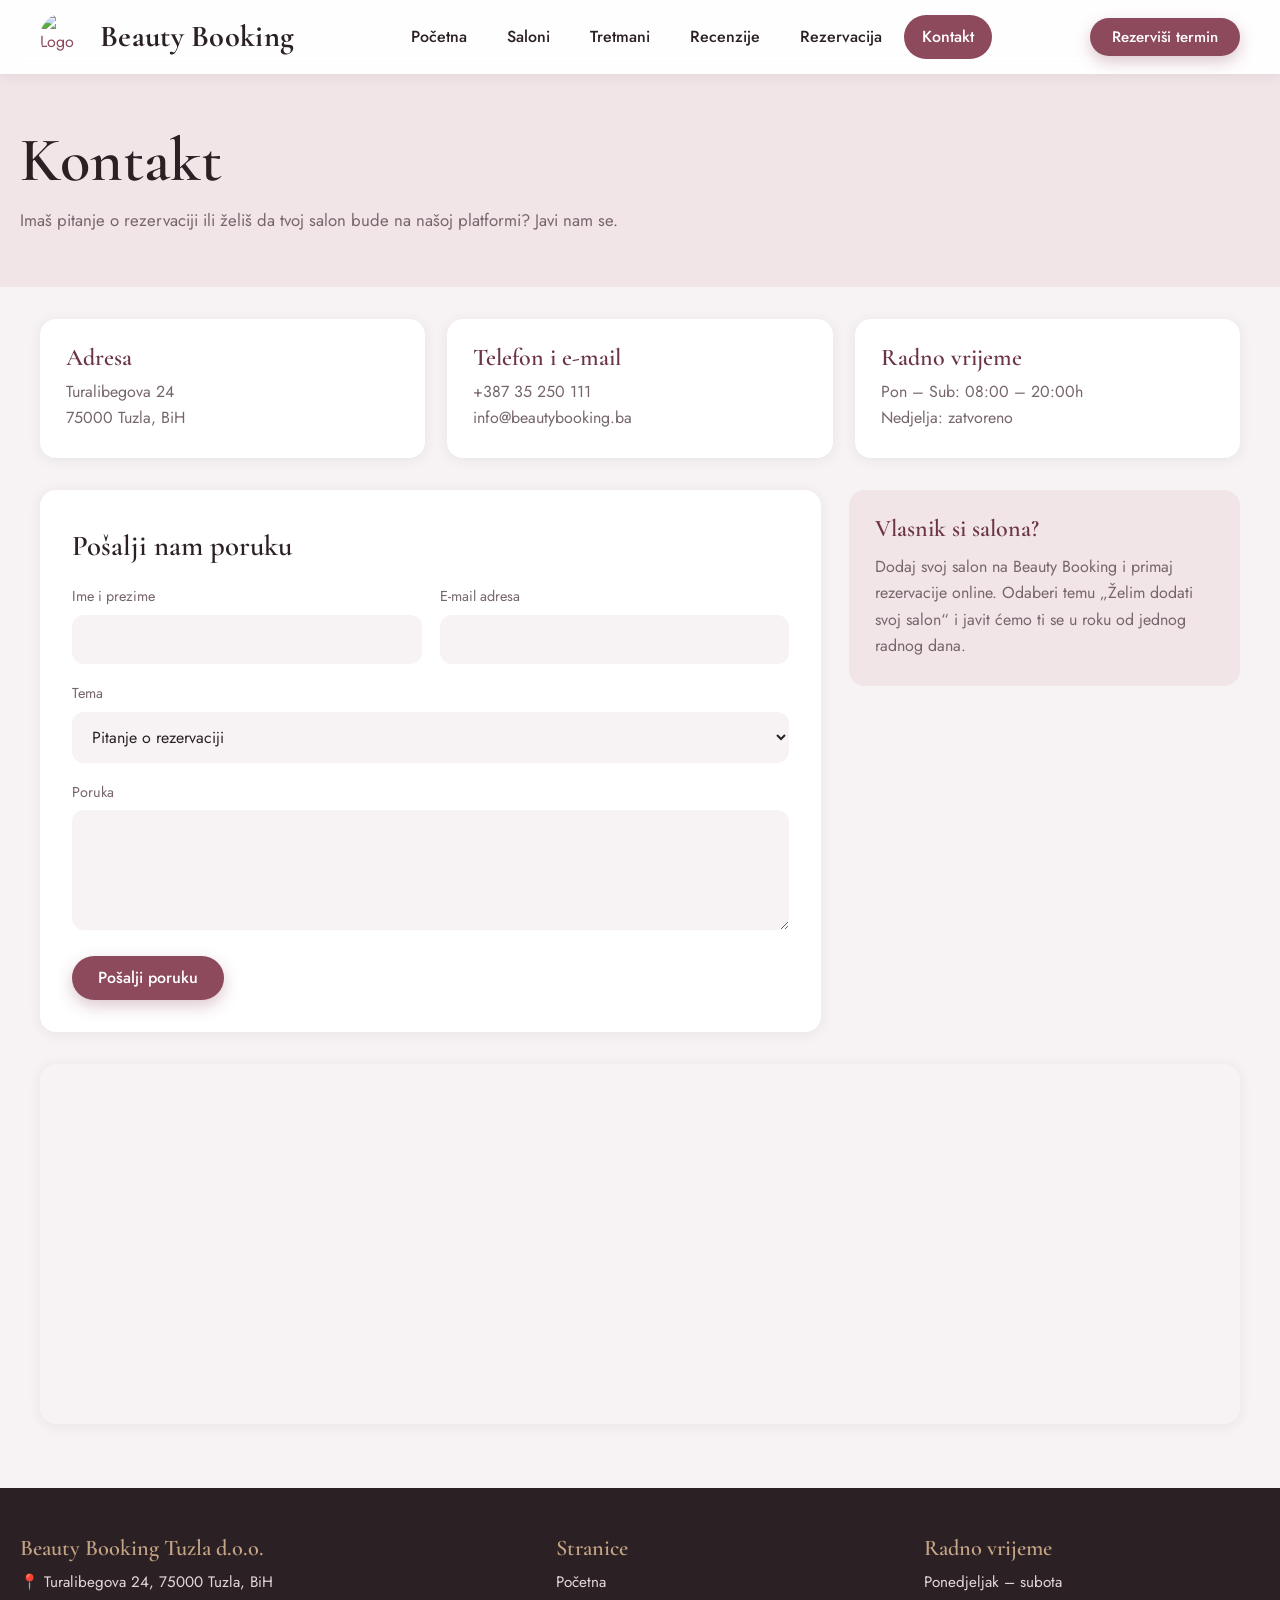
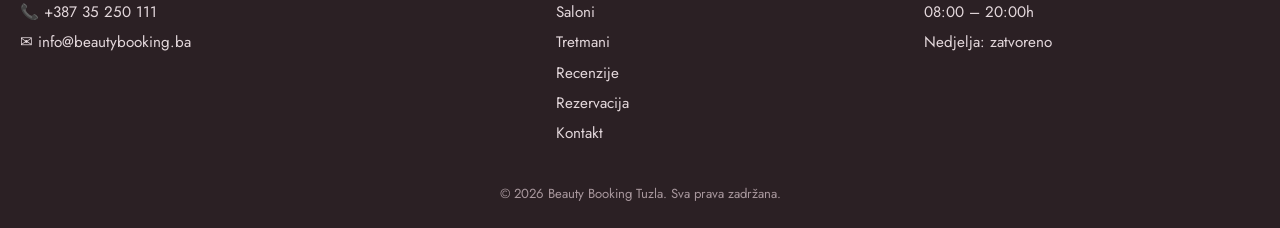
==== kontakt.html @ d4192d87 "Dodala fajlove stranice i folder sa slikama" ====
<!DOCTYPE html>
<html lang="bs">
<head>
    <meta charset="UTF-8">
    <meta name="viewport" content="width=device-width, initial-scale=1.0">
    <meta name="description" content="Kontaktiraj Beauty Booking Tuzla: adresa, telefon, e-mail i kontakt forma.">
    <title>Beauty Booking Tuzla | Kontakt</title>
    <link rel="preconnect" href="https://fonts.googleapis.com">
    <link rel="preconnect" href="https://fonts.gstatic.com" crossorigin>
    <link href="https://fonts.googleapis.com/css2?family=Cormorant+Garamond:wght@500;600;700&family=Jost:wght@400;500&display=swap" rel="stylesheet">
    <link rel="stylesheet" href="styles.css">
    <link rel="icon" type="image/png" href="slike/logo.png">
</head>
<body>

    <!-- ZAGLAVLJE -->
    <header class="site-header">
        <div class="header-inner">
            <a class="brand" href="pocetna.html">
                <img class="logo" src="slike/logo.png" alt="Logo Beauty Booking">
                <span class="logo-title">Beauty Booking</span>
            </a>
            <nav aria-label="Glavna navigacija">
                <ul>
                    <li><a href="pocetna.html">Početna</a></li>
                    <li><a href="saloni.html">Saloni</a></li>
                    <li><a href="tretmani.html">Tretmani</a></li>
                    <li><a href="recenzije.html">Recenzije</a></li>
                    <li><a href="rezervacija.html">Rezervacija</a></li>
                    <li><a class="active" href="kontakt.html" aria-current="page">Kontakt</a></li>
                </ul>
            </nav>
            <a class="btn btn-primary header-cta" href="rezervacija.html">Rezerviši termin</a>
        </div>
    </header>

    <section class="page-head">
        <div class="page-head-inner">
            <h1>Kontakt</h1>
            <p>Imaš pitanje o rezervaciji ili želiš da tvoj salon bude na našoj platformi? Javi nam se.</p>
        </div>
    </section>

    <main class="section">

        <div class="info-cards">
            <div class="info-card">
                <h3>Adresa</h3>
                <p>Turalibegova 24<br>75000 Tuzla, BiH</p>
            </div>
            <div class="info-card">
                <h3>Telefon i e-mail</h3>
                <p>+387 35 250 111<br>info@beautybooking.ba</p>
            </div>
            <div class="info-card">
                <h3>Radno vrijeme</h3>
                <p>Pon – Sub: 08:00 – 20:00h<br>Nedjelja: zatvoreno</p>
            </div>
        </div>

        <div class="form-layout">
            <form class="form-card" action="#" method="post">
                <fieldset>
                    <legend>Pošalji nam poruku</legend>
                    <div class="form-grid">
                        <div class="field">
                            <label for="k-ime">Ime i prezime</label>
                            <input type="text" id="k-ime" name="ime" required autocomplete="name">
                        </div>
                        <div class="field">
                            <label for="k-email">E-mail adresa</label>
                            <input type="email" id="k-email" name="email" required autocomplete="email">
                        </div>
                        <div class="field full">
                            <label for="k-tema">Tema</label>
                            <select id="k-tema" name="tema">
                                <option>Pitanje o rezervaciji</option>
                                <option>Otkazivanje termina</option>
                                <option>Želim dodati svoj salon</option>
                                <option>Ostalo</option>
                            </select>
                        </div>
                        <div class="field full">
                            <label for="k-poruka">Poruka</label>
                            <textarea id="k-poruka" name="poruka" required></textarea>
                        </div>
                    </div>
                </fieldset>
                <button class="btn btn-primary" type="submit">Pošalji poruku</button>
            </form>

            <aside class="side-note">
                <h3>Vlasnik si salona?</h3>
                <p>Dodaj svoj salon na Beauty Booking i primaj rezervacije online. Odaberi temu „Želim dodati svoj salon“ i javit ćemo ti se u roku od jednog radnog dana.</p>
            </aside>
        </div>

        <div class="map">
            <iframe title="Karta: Tuzla" loading="lazy"
                src="https://www.openstreetmap.org/export/embed.html?bbox=18.650%2C44.530%2C18.685%2C44.548&amp;layer=mapnik&amp;marker=44.5384%2C18.6671"></iframe>
        </div>
    </main>

    <!-- PODNOŽJE -->
    <footer>
        <div class="footer-grid">
            <div>
                <h3>Beauty Booking Tuzla d.o.o.</h3>
                <p>📍 Turalibegova 24, 75000 Tuzla, BiH</p>
                <p>📞 +387 35 250 111</p>
                <p>✉️ info@beautybooking.ba</p>
            </div>
            <div>
                <h3>Stranice</h3>
                <ul>
                    <li><a href="pocetna.html">Početna</a></li>
                    <li><a href="saloni.html">Saloni</a></li>
                    <li><a href="tretmani.html">Tretmani</a></li>
                    <li><a href="recenzije.html">Recenzije</a></li>
                    <li><a href="rezervacija.html">Rezervacija</a></li>
                    <li><a href="kontakt.html">Kontakt</a></li>
                </ul>
            </div>
            <div>
                <h3>Radno vrijeme</h3>
                <p>Ponedjeljak – subota</p>
                <p>08:00 – 20:00h</p>
                <p>Nedjelja: zatvoreno</p>
            </div>
        </div>
        <div class="footer-copy">
            © 2026 Beauty Booking Tuzla. Sva prava zadržana.
        </div>
    </footer>

</body>
</html>
---- styles.css ----
/* ==========================================================
   Beauty Booking Tuzla – zajednički stilovi za sve stranice
   Paleta: biserna pozadina, tamna aubergine za tekst,
   prašnjava bobica (berry) kao glavni akcent, šampanj kao dodatak.
   Bez bordera na karticama – razlike prave sjene, tonovi i razmaci.
   ========================================================== */

:root {
    --bg: #F7F3F4;          /* biserna pozadina stranice */
    --bg-soft: #F1E5E8;     /* nježno tonirana pozadina (blush) */
    --surface: #FFFFFF;     /* kartice */
    --ink: #2B2024;         /* tamna aubergine za tekst */
    --muted: #76666C;       /* sekundarni tekst */
    --berry: #8C4A5C;       /* glavni akcent (dugmad, linkovi) */
    --berry-dark: #6B3546;  /* hover / tamniji akcent */
    --rose: #E9D3D7;        /* svijetli ružičasti ton */
    --champagne: #C4A484;   /* šampanj – zvjezdice i detalji */
    --champagne-dark: #A8845F;

    --shadow-sm: 0 2px 14px rgba(43, 32, 36, .07);
    --shadow-md: 0 12px 32px rgba(43, 32, 36, .12);

    --font-display: "Cormorant Garamond", Georgia, serif;
    --font-body: "Jost", system-ui, sans-serif;

    --radius: 16px;
    --max: 1240px;
}

*,
*::before,
*::after {
    box-sizing: border-box;
    margin: 0;
    padding: 0;
}

html {
    scroll-behavior: smooth;
}

body {
    font-family: var(--font-body);
    font-size: 16px;
    line-height: 1.65;
    background-color: var(--bg);
    color: var(--ink);
    display: flex;
    flex-direction: column;
    min-height: 100vh;
}

img {
    display: block;
    max-width: 100%;
}

a {
    color: var(--berry);
}

h1, h2, h3 {
    font-family: var(--font-display);
    font-weight: 600;
    line-height: 1.1;
    color: var(--ink);
}

h1 { font-size: clamp(2.5rem, 5vw, 3.9rem); }
h2 { font-size: clamp(1.9rem, 3.4vw, 2.5rem); }
h3 { font-size: 1.5rem; }

:focus-visible {
    outline: 3px solid var(--champagne);
    outline-offset: 3px;
}

/* ---------- DUGMAD ----------
   Sva dugmad imaju ispunjenu pozadinu, zaobljene rubove, kursor "ruka",
   hover (podizanje + promjena boje) i pritisak (active). */
.btn {
    display: inline-flex;
    align-items: center;
    justify-content: center;
    padding: 12px 26px;
    border: none;
    border-radius: 999px;
    font-family: var(--font-body);
    font-size: 1rem;
    font-weight: 500;
    line-height: 1.2;
    text-decoration: none;
    cursor: pointer;
    transition: background-color .2s ease, color .2s ease,
                transform .2s ease, box-shadow .2s ease;
}

.btn-primary {
    background: var(--berry);
    color: #fff;
    box-shadow: 0 6px 16px rgba(140, 74, 92, .30);
}

.btn-primary:hover {
    background: var(--berry-dark);
    transform: translateY(-3px);
    box-shadow: 0 12px 24px rgba(107, 53, 70, .35);
}

.btn-soft {
    background: var(--rose);
    color: var(--berry-dark);
}

.btn-soft:hover {
    background: var(--berry);
    color: #fff;
    transform: translateY(-3px);
    box-shadow: 0 10px 22px rgba(140, 74, 92, .28);
}

.btn:active {
    transform: translateY(0);
    box-shadow: 0 2px 6px rgba(43, 32, 36, .2);
}

.btn-block {
    width: 100%;
}

/* ---------- ZAGLAVLJE ---------- */
.site-header {
    position: sticky;
    top: 0;
    z-index: 20;
    background: rgba(255, 255, 255, .92);
    backdrop-filter: blur(10px);
    box-shadow: var(--shadow-sm);
}

.header-inner {
    max-width: var(--max);
    margin: 0 auto;
    padding: 12px 20px;
    display: flex;
    align-items: center;
    justify-content: space-between;
    gap: 24px;
}

.brand {
    display: flex;
    align-items: center;
    gap: 12px;
    text-decoration: none;
    flex-shrink: 0;
}

.logo {
    width: 48px;
    height: 48px;
    border-radius: 50%;
    object-fit: cover;
}

.logo-title {
    font-family: var(--font-display);
    font-size: 1.9rem;
    font-weight: 700;
    color: var(--ink);
    letter-spacing: .3px;
}

.site-header nav ul {
    display: flex;
    list-style: none;
    gap: 4px;
}

.site-header nav a {
    display: block;
    padding: 9px 18px;
    border-radius: 999px;
    color: var(--ink);
    text-decoration: none;
    font-weight: 500;
    transition: background-color .2s, color .2s;
}

.site-header nav a:hover {
    background: var(--bg-soft);
    color: var(--berry);
}

.site-header nav a.active {
    background: var(--berry);
    color: #fff;
}

.header-cta {
    padding: 10px 22px;
    font-size: .95rem;
    flex-shrink: 0;
}

/* ---------- HERO (početna) ---------- */
.hero {
    background: var(--bg-soft);
    padding: 56px 20px;
}

.hero-inner {
    max-width: var(--max);
    margin: 0 auto;
    display: grid;
    grid-template-columns: 1.3fr 1fr;
    gap: 48px;
    align-items: center;
}

.hero-text p {
    margin: 18px 0 28px;
    max-width: 52ch;
    color: var(--muted);
    font-size: 1.1rem;
}

.search {
    display: flex;
    flex-wrap: wrap;
    gap: 10px;
    background: var(--surface);
    padding: 10px;
    border-radius: 20px;
    box-shadow: var(--shadow-md);
}

.search select,
.search input {
    flex: 1 1 160px;
    min-width: 0;
    padding: 13px 16px;
    border: none;
    border-radius: 12px;
    background: var(--bg);
    font-family: var(--font-body);
    font-size: 1rem;
    color: var(--ink);
}

.search select:focus,
.search input:focus {
    outline: 3px solid var(--rose);
}

/* Slika u obliku luka, kao ogledalo u salonu */
.hero-art {
    justify-self: center;
    width: min(100%, 360px);
    aspect-ratio: 4 / 5;
    border-radius: 999px 999px 28px 28px;
    overflow: hidden;
    box-shadow: 18px 18px 0 var(--rose), var(--shadow-md);
}

.hero-art img {
    width: 100%;
    height: 100%;
    object-fit: cover;
}

/* ---------- GLAVNI SADRŽAJ: 3 kolone iste visine ----------
   Grid po defaultu rasteže sve tri kolone na visinu najviše (align-items: stretch),
   a unutar kolona flex-grow popunjava preostali prostor. */
.container {
    width: 100%;
    max-width: var(--max);
    margin: 0 auto;
    padding: 48px 20px;
    display: grid;
    grid-template-columns: 1fr 3fr 1fr;
    gap: 28px;
    align-items: stretch;
}

.left,
.main,
.right {
    display: flex;
    flex-direction: column;
    min-width: 0;
}

.sidebar {
    flex: 1;
    display: flex;
    flex-direction: column;
    background: var(--bg-soft);
    padding: 24px 20px;
    border-radius: var(--radius);
}

.sidebar h3 {
    color: var(--berry-dark);
    margin-bottom: 14px;
}

.sidebar p {
    font-size: .95rem;
    line-height: 1.55;
    color: var(--muted);
}

.service-list {
    flex: 1;
    list-style: none;
    display: flex;
    flex-direction: column;
    gap: 6px;
}

.service-list li {
    flex: 1;
    display: flex;
}

.service-list a {
    display: flex;
    align-items: center;
    width: 100%;
    padding: 9px 14px;
    border-radius: 10px;
    background: rgba(255, 255, 255, .6);
    color: var(--ink);
    text-decoration: none;
    font-size: .95rem;
    transition: background-color .2s, color .2s, transform .2s;
}

.service-list a:hover {
    background: var(--berry);
    color: #fff;
    transform: translateX(4px);
}

/* Mreža kartica kategorija – 2 reda koja popunjavaju cijelu visinu */
.main-content {
    flex: 1;
    display: grid;
    grid-template-columns: repeat(3, 1fr);
    grid-template-rows: repeat(3, 1fr);
    gap: 16px;
}

.card {
    display: flex;
    flex-direction: column;
    background: var(--surface);
    border-radius: var(--radius);
    overflow: hidden;
    box-shadow: var(--shadow-sm);
    text-decoration: none;
    color: var(--ink);
    transition: box-shadow .25s, transform .25s;
}

.card:hover {
    transform: translateY(-4px);
    box-shadow: var(--shadow-md);
}

.card-img {
    position: relative;
    flex: 1;
    min-height: 190px;
    overflow: hidden;
}

.card-img img {
    position: absolute;
    inset: 0;
    width: 100%;
    height: 100%;
    object-fit: cover;
    transition: transform .5s;
}

.card:hover .card-img img {
    transform: scale(1.06);
}

.card-text {
    padding: 14px 16px 16px;
}

.card-text strong {
    display: block;
    font-family: var(--font-display);
    font-size: 1.35rem;
    font-weight: 700;
    line-height: 1.15;
}

.card-text small {
    display: block;
    margin-top: 3px;
    color: var(--muted);
    font-size: .85rem;
    line-height: 1.4;
}

/* Reklama (desna kolona) – spuštena na dno kolone */
.promo {
    margin-top: auto;
    padding: 20px;
    border-radius: 14px;
    background: var(--surface);
    box-shadow: var(--shadow-sm);
}

.promo strong {
    display: block;
    font-family: var(--font-display);
    font-size: 1.8rem;
    font-weight: 700;
    line-height: 1.05;
    color: var(--berry);
    margin-bottom: 8px;
}

.promo p {
    margin-bottom: 16px;
}

.info-block + .info-block {
    margin-top: 16px;
}

.info-block h4 {
    font-size: .95rem;
    font-weight: 500;
    color: var(--ink);
}

/* Mini lista najbolje ocijenjenih salona (desna kolona) */
.sidebar-sub {
    margin: 22px 0 10px;
    font-size: 1.3rem;
}

.top-list {
    list-style: none;
    display: flex;
    flex-direction: column;
    gap: 6px;
    margin-bottom: 20px;
}

.top-list a {
    display: flex;
    justify-content: space-between;
    gap: 10px;
    padding: 9px 14px;
    border-radius: 10px;
    background: rgba(255, 255, 255, .6);
    color: var(--ink);
    text-decoration: none;
    font-size: .95rem;
    transition: background-color .2s, color .2s;
}

.top-list a:hover {
    background: var(--berry);
    color: #fff;
}

.top-list b {
    font-weight: 500;
}

/* Galerija (inspiracija za nokte) */
.gallery {
    display: grid;
    grid-template-columns: repeat(4, 1fr);
    gap: 18px;
}

.gallery img {
    width: 100%;
    aspect-ratio: 4 / 5;
    object-fit: cover;
    border-radius: var(--radius);
    box-shadow: var(--shadow-sm);
    transition: transform .3s, box-shadow .3s;
}

.gallery img:hover {
    transform: translateY(-4px);
    box-shadow: var(--shadow-md);
}

.gallery + .cta-row {
    margin-top: 28px;
}

/* ---------- SEKCIJE ---------- */
.section {
    width: 100%;
    max-width: var(--max);
    margin: 0 auto;
    padding: 32px 20px 64px;
}

.section-head {
    margin-bottom: 28px;
}

.section-head p {
    margin-top: 8px;
    color: var(--muted);
    max-width: 60ch;
}

.steps {
    display: grid;
    grid-template-columns: repeat(3, 1fr);
    gap: 22px;
    list-style: none;
    counter-reset: korak;
}

.steps li {
    counter-increment: korak;
    background: var(--surface);
    border-radius: var(--radius);
    box-shadow: var(--shadow-sm);
    padding: 28px;
}

.steps li::before {
    content: counter(korak);
    display: grid;
    place-items: center;
    width: 44px;
    height: 44px;
    margin-bottom: 14px;
    border-radius: 50%;
    background: var(--bg-soft);
    color: var(--berry);
    font-family: var(--font-display);
    font-size: 1.5rem;
    font-weight: 700;
}

.steps h3 {
    margin-bottom: 6px;
}

.steps p {
    color: var(--muted);
}

/* ---------- NASLOV PODSTRANICE ---------- */
.page-head {
    background: var(--bg-soft);
    padding: 52px 20px;
}

.page-head-inner {
    max-width: var(--max);
    margin: 0 auto;
}

.page-head p {
    margin-top: 12px;
    max-width: 60ch;
    color: var(--muted);
    font-size: 1.05rem;
}

/* ---------- SALONI ---------- */
.toolbar {
    display: flex;
    flex-wrap: wrap;
    gap: 12px;
    margin-bottom: 32px;
    padding: 18px;
    background: var(--surface);
    border-radius: var(--radius);
    box-shadow: var(--shadow-sm);
}

.toolbar label {
    display: flex;
    flex-direction: column;
    flex: 1 1 180px;
    font-size: .85rem;
    color: var(--muted);
}

.toolbar select,
.toolbar input {
    margin-top: 5px;
    padding: 12px 14px;
    border: none;
    border-radius: 10px;
    background: var(--bg);
    font-family: var(--font-body);
    font-size: 1rem;
    color: var(--ink);
}

.toolbar select:focus,
.toolbar input:focus {
    outline: 3px solid var(--rose);
}

.toolbar .btn {
    align-self: flex-end;
}

.salon-grid {
    display: grid;
    grid-template-columns: repeat(3, 1fr);
    gap: 24px;
}

.salon-card {
    display: flex;
    flex-direction: column;
    background: var(--surface);
    border-radius: var(--radius);
    overflow: hidden;
    box-shadow: var(--shadow-sm);
    transition: box-shadow .25s, transform .25s;
}

.salon-card:hover {
    transform: translateY(-4px);
    box-shadow: var(--shadow-md);
}

.salon-card img {
    width: 100%;
    aspect-ratio: 16 / 10;
    object-fit: cover;
}

.salon-body {
    display: flex;
    flex-direction: column;
    gap: 6px;
    flex: 1;
    padding: 20px;
}

.salon-body p {
    font-size: .95rem;
    color: var(--muted);
}

.tag {
    align-self: flex-start;
    padding: 3px 14px;
    border-radius: 999px;
    background: var(--bg-soft);
    color: var(--berry-dark);
    font-size: .82rem;
    font-weight: 500;
}

.salon-body .rating {
    color: var(--champagne-dark);
    letter-spacing: 1px;
}

.rating small {
    color: var(--ink);
    letter-spacing: 0;
    font-size: .9rem;
}

.salon-actions {
    display: flex;
    gap: 10px;
    margin-top: auto;
    padding-top: 14px;
}

.salon-actions .btn {
    flex: 1;
    padding: 10px 12px;
    font-size: .92rem;
}

/* ---------- TRETMANI ---------- */
.chips {
    display: flex;
    flex-wrap: wrap;
    gap: 10px;
    list-style: none;
    margin-bottom: 32px;
}

.chips a {
    display: block;
    padding: 9px 20px;
    border-radius: 999px;
    background: var(--surface);
    box-shadow: var(--shadow-sm);
    color: var(--ink);
    text-decoration: none;
    font-size: .95rem;
    font-weight: 500;
    cursor: pointer;
    transition: background-color .2s, color .2s, transform .2s;
}

.chips a:hover {
    background: var(--berry);
    color: #fff;
    transform: translateY(-2px);
}

.price-grid {
    display: grid;
    grid-template-columns: repeat(2, 1fr);
    gap: 24px;
}

.price-block {
    background: var(--surface);
    border-radius: var(--radius);
    box-shadow: var(--shadow-sm);
    padding: 28px;
    scroll-margin-top: 100px;
}

.price-block h2 {
    font-size: 2rem;
    margin-bottom: 18px;
}

.price-block h2::after {
    content: "";
    display: block;
    width: 44px;
    height: 3px;
    margin-top: 10px;
    border-radius: 3px;
    background: var(--champagne);
}

.price-list {
    list-style: none;
    display: flex;
    flex-direction: column;
    gap: 8px;
}

.price-list li {
    display: grid;
    grid-template-columns: 1fr auto auto;
    gap: 16px;
    align-items: center;
    padding: 12px 16px;
    border-radius: 10px;
    background: var(--bg);
}

.price-list .t-time {
    color: var(--muted);
    font-size: .9rem;
}

.price-list .t-price {
    min-width: 64px;
    text-align: right;
    font-weight: 500;
    color: var(--berry-dark);
}

.price-note {
    margin-top: 32px;
    padding: 18px 22px;
    background: var(--bg-soft);
    border-radius: var(--radius);
    color: var(--ink);
}

.cta-row {
    margin-top: 28px;
}

/* ---------- FORME (rezervacija, kontakt, recenzije) ---------- */
.form-layout {
    display: grid;
    grid-template-columns: 2fr 1fr;
    gap: 28px;
    align-items: start;
}

.form-card {
    background: var(--surface);
    border-radius: var(--radius);
    box-shadow: var(--shadow-sm);
    padding: 32px;
}

.form-card fieldset {
    border: none;
    margin-bottom: 26px;
}

.form-card legend {
    font-family: var(--font-display);
    font-size: 1.8rem;
    font-weight: 600;
    margin-bottom: 16px;
}

.form-grid {
    display: grid;
    grid-template-columns: 1fr 1fr;
    gap: 18px;
}

.field {
    display: flex;
    flex-direction: column;
    gap: 6px;
}

.field.full {
    grid-column: 1 / -1;
}

.field label {
    font-size: .9rem;
    color: var(--muted);
}

.field input,
.field select,
.field textarea {
    padding: 13px 16px;
    border: none;
    border-radius: 12px;
    background: var(--bg);
    font-family: var(--font-body);
    font-size: 1rem;
    color: var(--ink);
    transition: background-color .2s, box-shadow .2s;
}

.field textarea {
    resize: vertical;
    min-height: 120px;
}

.field input:focus,
.field select:focus,
.field textarea:focus {
    outline: none;
    background: var(--surface);
    box-shadow: 0 0 0 3px var(--rose), 0 0 0 5px var(--berry);
}

.check {
    display: flex;
    gap: 10px;
    align-items: flex-start;
    margin-bottom: 22px;
    font-size: .92rem;
    color: var(--muted);
}

.check input {
    margin-top: 5px;
    accent-color: var(--berry);
}

.side-note {
    background: var(--bg-soft);
    border-radius: var(--radius);
    padding: 26px;
}

.side-note h3 {
    color: var(--berry-dark);
    margin-bottom: 12px;
}

.side-note p {
    color: var(--muted);
}

.side-note ul {
    padding-left: 18px;
    color: var(--muted);
}

.side-note li {
    margin-bottom: 8px;
}

/* ---------- RECENZIJE ---------- */
.review-summary {
    display: flex;
    align-items: center;
    gap: 28px;
    flex-wrap: wrap;
    margin-bottom: 32px;
    padding: 28px 32px;
    background: var(--surface);
    border-radius: var(--radius);
    box-shadow: var(--shadow-sm);
}

.review-score {
    font-family: var(--font-display);
    font-size: 4.5rem;
    font-weight: 700;
    line-height: 1;
    color: var(--berry);
}

.review-summary .rating {
    color: var(--champagne-dark);
    font-size: 1.4rem;
    letter-spacing: 2px;
}

.review-summary p {
    color: var(--muted);
}

.review-grid {
    display: grid;
    grid-template-columns: repeat(3, 1fr);
    gap: 24px;
    margin-bottom: 48px;
}

.review-card {
    display: flex;
    flex-direction: column;
    gap: 12px;
    padding: 26px;
    background: var(--surface);
    border-radius: var(--radius);
    box-shadow: var(--shadow-sm);
}

.review-card .rating {
    color: var(--champagne-dark);
    letter-spacing: 2px;
}

.review-card blockquote {
    flex: 1;
    color: var(--ink);
}

.review-author {
    display: flex;
    align-items: center;
    gap: 12px;
}

.avatar {
    display: grid;
    place-items: center;
    width: 42px;
    height: 42px;
    border-radius: 50%;
    background: var(--berry);
    color: #fff;
    font-family: var(--font-display);
    font-size: 1.3rem;
    font-weight: 700;
}

.review-author strong {
    display: block;
    line-height: 1.2;
}

.review-author small {
    color: var(--muted);
}

/* ---------- KONTAKT ---------- */
.info-cards {
    display: grid;
    grid-template-columns: repeat(3, 1fr);
    gap: 22px;
    margin-bottom: 32px;
}

.info-card {
    background: var(--surface);
    border-radius: var(--radius);
    box-shadow: var(--shadow-sm);
    padding: 26px;
}

.info-card h3 {
    margin-bottom: 8px;
    color: var(--berry-dark);
}

.info-card p {
    color: var(--muted);
}

.map {
    margin-top: 32px;
    border-radius: var(--radius);
    box-shadow: var(--shadow-sm);
    overflow: hidden;
}

.map iframe {
    display: block;
    width: 100%;
    height: 360px;
    border: 0;
}

/* ---------- PODNOŽJE ---------- */
footer {
    margin-top: auto;
    background: var(--ink);
    color: #E4D8DC;
    padding: 48px 20px 24px;
    font-size: .95rem;
}

.footer-grid {
    max-width: var(--max);
    margin: 0 auto;
    display: grid;
    grid-template-columns: 1.5fr 1fr 1fr;
    gap: 32px;
}

.footer-grid h3 {
    font-size: 1.4rem;
    margin-bottom: 10px;
    color: var(--champagne);
}

.footer-grid p,
.footer-grid li {
    margin-bottom: 5px;
}

.footer-grid ul {
    list-style: none;
}

.footer-grid a {
    color: #E4D8DC;
    text-decoration: none;
    transition: color .2s;
}

.footer-grid a:hover {
    color: #fff;
    text-decoration: underline;
}

.footer-copy {
    max-width: var(--max);
    margin: 32px auto 0;
    text-align: center;
    font-size: .82rem;
    color: #A8979D;
}

/* ---------- RESPONZIVNOST ---------- */
@media screen and (max-width: 1000px) {
    .main-content {
        grid-template-columns: repeat(2, 1fr);
        grid-template-rows: repeat(5, 1fr);
    }

    .salon-grid,
    .review-grid {
        grid-template-columns: repeat(2, 1fr);
    }

    .gallery {
        grid-template-columns: repeat(2, 1fr);
    }

    .price-grid {
        grid-template-columns: 1fr;
    }
}

@media screen and (max-width: 900px) {
    .site-header {
        position: static;
    }

    .header-inner {
        flex-wrap: wrap;
        gap: 12px;
    }

    .site-header nav {
        order: 3;
        width: 100%;
        overflow-x: auto;
    }

    .site-header nav ul {
        width: max-content;
    }
}

@media screen and (max-width: 800px) {
    .hero-inner,
    .form-layout {
        grid-template-columns: 1fr;
    }

    .hero-art {
        order: -1;
        width: min(70%, 260px);
        box-shadow: 12px 12px 0 var(--rose), var(--shadow-md);
    }

    /* Na mobitelu se kolone slažu jedna ispod druge (visine su po sadržaju) */
    .container {
        grid-template-columns: 1fr;
    }

    .main { order: 1; }
    .left { order: 2; }
    .right { order: 3; }

    .main-content {
        grid-template-rows: none;
    }

    .card-img {
        min-height: 170px;
    }

    .steps,
    .info-cards,
    .footer-grid {
        grid-template-columns: 1fr;
    }
}

@media screen and (max-width: 520px) {
    .main-content,
    .salon-grid,
    .review-grid,
    .form-grid {
        grid-template-columns: 1fr;
    }

    .gallery {
        gap: 10px;
    }

    .header-cta {
        display: none;
    }

    .form-card {
        padding: 22px;
    }

    .price-list li {
        grid-template-columns: 1fr auto;
    }

    .price-list .t-time {
        grid-column: 1;
        grid-row: 2;
    }
}

@media (prefers-reduced-motion: reduce) {
    * {
        transition: none !important;
        scroll-behavior: auto !important;
    }
}
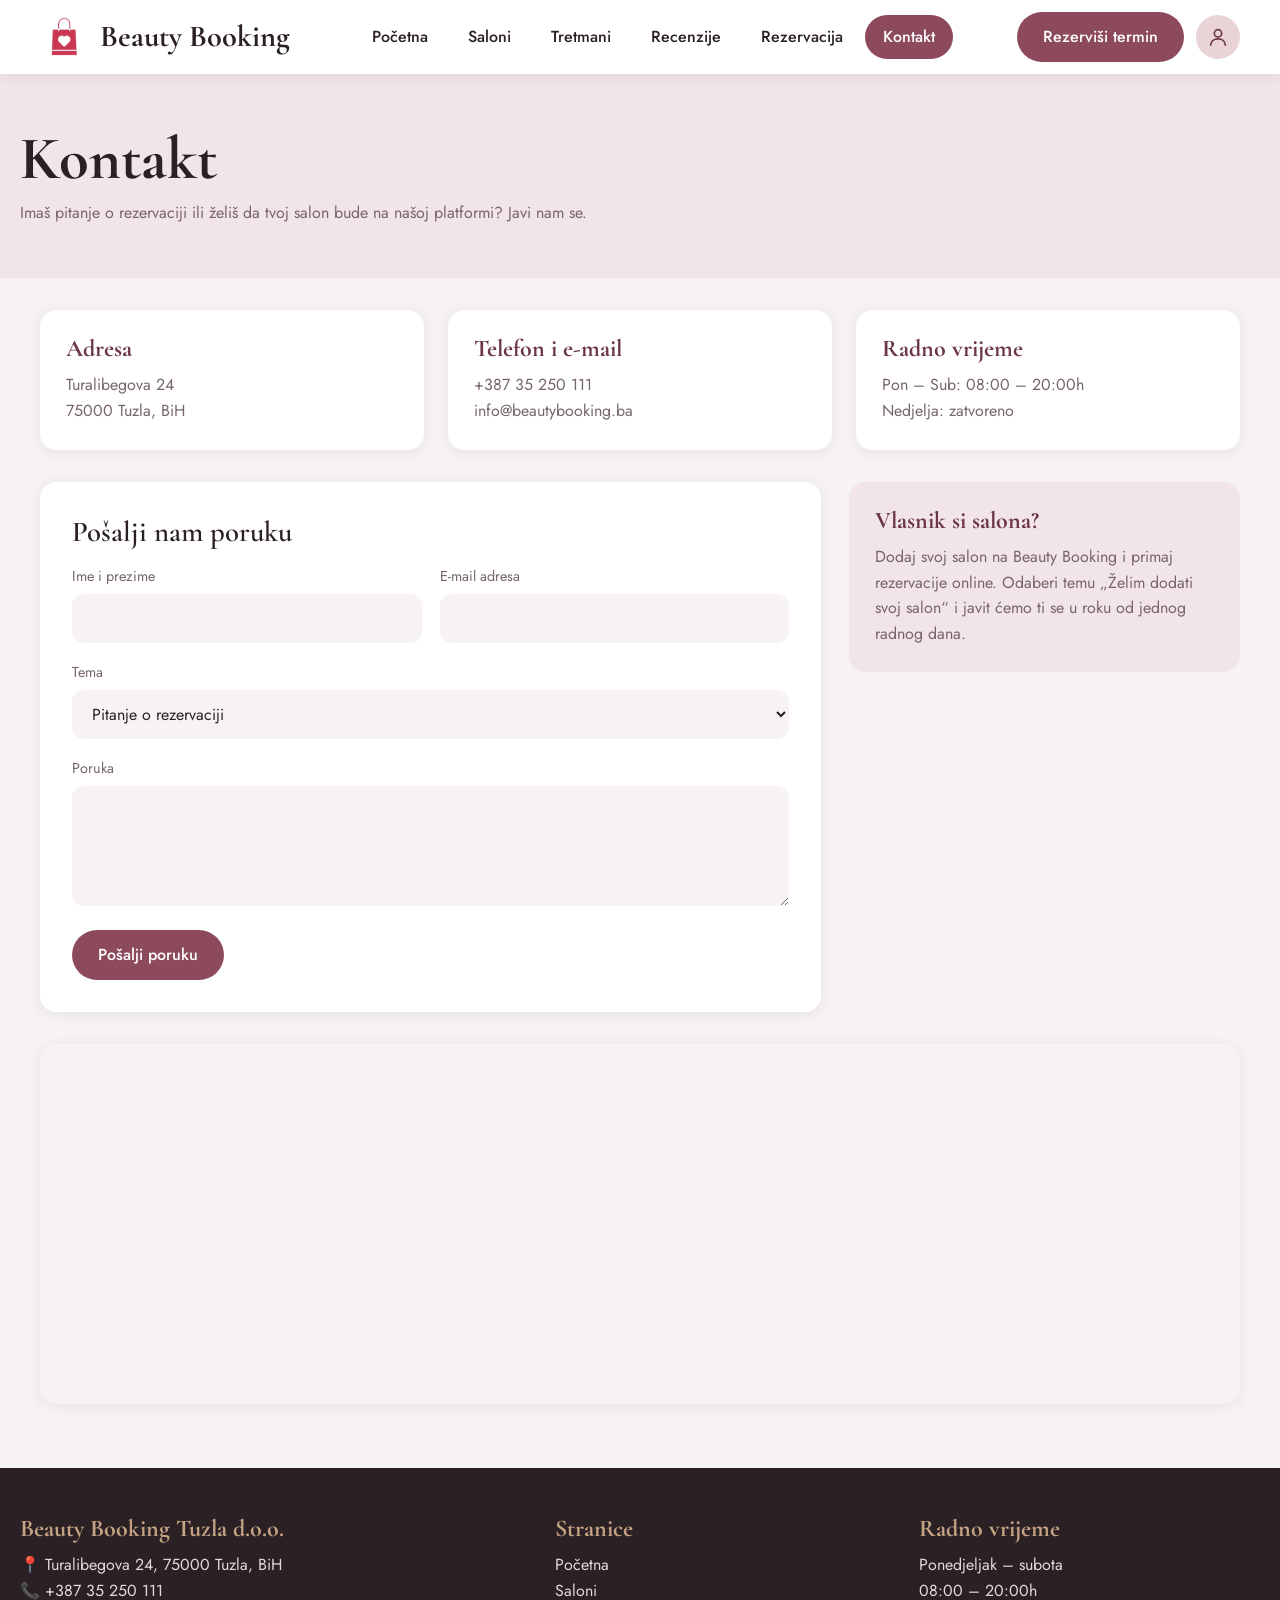
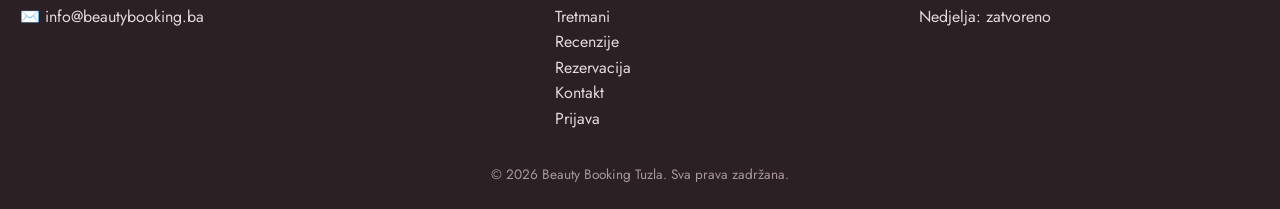
==== commit 8162a10e: "Update kontakt.html" ====
--- a/kontakt.html
+++ b/kontakt.html
@@ -16,13 +16,17 @@
     <!-- ZAGLAVLJE -->
     <header class="site-header">
         <div class="header-inner">
-            <a class="brand" href="pocetna.html">
+            <a class="brand" href="index.html">
                 <img class="logo" src="slike/logo.png" alt="Logo Beauty Booking">
                 <span class="logo-title">Beauty Booking</span>
             </a>
-            <nav aria-label="Glavna navigacija">
+
+            <!-- Meni za mobitel bez JavaScripta: skriveni checkbox + label (hamburger) + CSS selektor :checked -->
+            <input type="checkbox" id="menu-checkbox" class="menu-checkbox" aria-label="Otvori ili zatvori meni">
+
+            <nav class="topnav" aria-label="Glavna navigacija">
                 <ul>
-                    <li><a href="pocetna.html">Početna</a></li>
+                    <li><a href="index.html">Početna</a></li>
                     <li><a href="saloni.html">Saloni</a></li>
                     <li><a href="tretmani.html">Tretmani</a></li>
                     <li><a href="recenzije.html">Recenzije</a></li>
@@ -30,7 +34,19 @@
                     <li><a class="active" href="kontakt.html" aria-current="page">Kontakt</a></li>
                 </ul>
             </nav>
-            <a class="btn btn-primary header-cta" href="rezervacija.html">Rezerviši termin</a>
+
+            <div class="header-actions">
+                <a class="btn btn-primary header-cta" href="rezervacija.html">Rezerviši termin</a>
+                <a class="icon-btn" href="prijava.html" aria-label="Prijava" title="Prijava">
+                    <svg viewBox="0 0 24 24" fill="none" stroke="currentColor" stroke-width="1.8" stroke-linecap="round" stroke-linejoin="round" aria-hidden="true">
+                        <circle cx="12" cy="8" r="4"></circle>
+                        <path d="M4 21c0-4.4 3.6-7 8-7s8 2.6 8 7"></path>
+                    </svg>
+                </a>
+                <label class="menu-toggle" for="menu-checkbox" title="Meni">
+                    ☰
+                </label>
+            </div>
         </div>
     </header>
 
@@ -113,12 +129,13 @@
             <div>
                 <h3>Stranice</h3>
                 <ul>
-                    <li><a href="pocetna.html">Početna</a></li>
+                    <li><a href="index.html">Početna</a></li>
                     <li><a href="saloni.html">Saloni</a></li>
                     <li><a href="tretmani.html">Tretmani</a></li>
                     <li><a href="recenzije.html">Recenzije</a></li>
                     <li><a href="rezervacija.html">Rezervacija</a></li>
                     <li><a href="kontakt.html">Kontakt</a></li>
+                    <li><a href="prijava.html">Prijava</a></li>
                 </ul>
             </div>
             <div>
--- a/styles.css
+++ b/styles.css
@@ -1,141 +1,106 @@
 /* ==========================================================
-   Beauty Booking Tuzla – zajednički stilovi za sve stranice
-   Paleta: biserna pozadina, tamna aubergine za tekst,
-   prašnjava bobica (berry) kao glavni akcent, šampanj kao dodatak.
-   Bez bordera na karticama – razlike prave sjene, tonovi i razmaci.
+   Beauty Booking Tuzla – jedan stylesheet za sve stranice
    ========================================================== */
 
 :root {
-    --bg: #F7F3F4;          /* biserna pozadina stranice */
-    --bg-soft: #F1E5E8;     /* nježno tonirana pozadina (blush) */
-    --surface: #FFFFFF;     /* kartice */
-    --ink: #2B2024;         /* tamna aubergine za tekst */
-    --muted: #76666C;       /* sekundarni tekst */
-    --berry: #8C4A5C;       /* glavni akcent (dugmad, linkovi) */
-    --berry-dark: #6B3546;  /* hover / tamniji akcent */
-    --rose: #E9D3D7;        /* svijetli ružičasti ton */
-    --champagne: #C4A484;   /* šampanj – zvjezdice i detalji */
-    --champagne-dark: #A8845F;
-
-    --shadow-sm: 0 2px 14px rgba(43, 32, 36, .07);
-    --shadow-md: 0 12px 32px rgba(43, 32, 36, .12);
-
-    --font-display: "Cormorant Garamond", Georgia, serif;
-    --font-body: "Jost", system-ui, sans-serif;
-
+    --bg: #F7F3F4;         /* pozadina stranice */
+    --soft: #F1E5E8;       /* nježna roze pozadina */
+    --white: #FFFFFF;
+    --ink: #2B2024;        /* tamni tekst */
+    --muted: #76666C;      /* sekundarni tekst */
+    --berry: #8C4A5C;      /* glavni akcent */
+    --berry-dark: #6B3546;
+    --rose: #E9D3D7;
+    --gold: #C4A484;
+    --shadow: 0 2px 14px rgba(43, 32, 36, .08);
+    --shadow-hover: 0 12px 28px rgba(43, 32, 36, .16);
     --radius: 16px;
     --max: 1240px;
 }
 
-*,
-*::before,
-*::after {
-    box-sizing: border-box;
-    margin: 0;
-    padding: 0;
-}
-
-html {
-    scroll-behavior: smooth;
-}
+/* ---------- OSNOVA ---------- */
+* { box-sizing: border-box; margin: 0; padding: 0; }
 
 body {
-    font-family: var(--font-body);
-    font-size: 16px;
-    line-height: 1.65;
-    background-color: var(--bg);
+    font-family: "Jost", sans-serif;
+    line-height: 1.6;
+    background: var(--bg);
     color: var(--ink);
     display: flex;
     flex-direction: column;
     min-height: 100vh;
 }
 
-img {
-    display: block;
-    max-width: 100%;
-}
-
-a {
-    color: var(--berry);
-}
-
-h1, h2, h3 {
-    font-family: var(--font-display);
-    font-weight: 600;
-    line-height: 1.1;
+img { display: block; max-width: 100%; }
+a { color: var(--berry); }
+
+h1, h2, h3 { font-family: "Cormorant Garamond", serif; line-height: 1.1; }
+h1 { font-size: clamp(2.4rem, 5vw, 3.8rem); }
+h2 { font-size: 2.2rem; }
+h3 { font-size: 1.5rem; }
+
+/* Polja svih formi imaju isti izgled */
+input:not([type=checkbox]), select, textarea {
+    width: 100%;
+    padding: 12px 16px;
+    border: none;
+    border-radius: 12px;
+    background: var(--bg);
+    font: inherit;
     color: var(--ink);
 }
-
-h1 { font-size: clamp(2.5rem, 5vw, 3.9rem); }
-h2 { font-size: clamp(1.9rem, 3.4vw, 2.5rem); }
-h3 { font-size: 1.5rem; }
-
-:focus-visible {
-    outline: 3px solid var(--champagne);
-    outline-offset: 3px;
-}
-
-/* ---------- DUGMAD ----------
-   Sva dugmad imaju ispunjenu pozadinu, zaobljene rubove, kursor "ruka",
-   hover (podizanje + promjena boje) i pritisak (active). */
-.btn {
+input:focus, select:focus, textarea:focus { outline: 3px solid var(--rose); }
+textarea { min-height: 120px; resize: vertical; }
+
+/* Sve "kartice" dijele pozadinu, zaobljenje i sjenu */
+.card, .salon-card, .price-block, .form-card, .info-card, .review-card,
+.review-summary, .steps li, .toolbar, .search {
+    background: var(--white);
+    border-radius: var(--radius);
+    box-shadow: var(--shadow);
+}
+
+/* ---------- DUGMAD I HOVER ANIMACIJE ---------- */
+.btn, .icon-btn, .menu-toggle {
     display: inline-flex;
     align-items: center;
     justify-content: center;
-    padding: 12px 26px;
     border: none;
-    border-radius: 999px;
-    font-family: var(--font-body);
-    font-size: 1rem;
+    cursor: pointer;
+    font: inherit;
     font-weight: 500;
-    line-height: 1.2;
     text-decoration: none;
-    cursor: pointer;
-    transition: background-color .2s ease, color .2s ease,
-                transform .2s ease, box-shadow .2s ease;
-}
-
-.btn-primary {
-    background: var(--berry);
-    color: #fff;
-    box-shadow: 0 6px 16px rgba(140, 74, 92, .30);
-}
-
-.btn-primary:hover {
-    background: var(--berry-dark);
-    transform: translateY(-3px);
-    box-shadow: 0 12px 24px rgba(107, 53, 70, .35);
-}
-
-.btn-soft {
-    background: var(--rose);
-    color: var(--berry-dark);
-}
-
-.btn-soft:hover {
-    background: var(--berry);
-    color: #fff;
-    transform: translateY(-3px);
-    box-shadow: 0 10px 22px rgba(140, 74, 92, .28);
-}
-
-.btn:active {
-    transform: translateY(0);
-    box-shadow: 0 2px 6px rgba(43, 32, 36, .2);
-}
-
-.btn-block {
-    width: 100%;
-}
+}
+
+.btn { padding: 12px 26px; border-radius: 999px; }
+.btn-primary { background: var(--berry); color: var(--white); }
+.btn-soft { background: var(--rose); color: var(--berry-dark); }
+.btn-block { width: 100%; }
+.btn-primary:hover { background: var(--berry-dark); }
+.btn-soft:hover { background: var(--berry); color: var(--white); }
+
+/* Zajednička animacija: sve što ima hover glatko se mijenja ... */
+.btn, .icon-btn, .menu-toggle, nav a, .service-list a, .top-list a,
+.chips a, .card, .salon-card, .gallery img, .card-img img {
+    transition: .25s;
+}
+
+/* ... a ove stvari se pri prelasku mišem podignu */
+.btn:hover, .icon-btn:hover, .menu-toggle:hover, .card:hover,
+.salon-card:hover, .chips a:hover, .gallery img:hover {
+    transform: translateY(-4px);
+    box-shadow: var(--shadow-hover);
+}
+
+.card:hover img { transform: scale(1.07); }
 
 /* ---------- ZAGLAVLJE ---------- */
 .site-header {
     position: sticky;
     top: 0;
-    z-index: 20;
-    background: rgba(255, 255, 255, .92);
-    backdrop-filter: blur(10px);
-    box-shadow: var(--shadow-sm);
+    z-index: 10;
+    background: var(--white);
+    box-shadow: var(--shadow);
 }
 
 .header-inner {
@@ -145,69 +110,45 @@
     display: flex;
     align-items: center;
     justify-content: space-between;
-    gap: 24px;
-}
-
-.brand {
-    display: flex;
-    align-items: center;
-    gap: 12px;
-    text-decoration: none;
-    flex-shrink: 0;
-}
-
-.logo {
-    width: 48px;
-    height: 48px;
-    border-radius: 50%;
-    object-fit: cover;
-}
-
-.logo-title {
-    font-family: var(--font-display);
-    font-size: 1.9rem;
-    font-weight: 700;
-    color: var(--ink);
-    letter-spacing: .3px;
-}
-
-.site-header nav ul {
-    display: flex;
-    list-style: none;
-    gap: 4px;
-}
-
-.site-header nav a {
+    gap: 20px;
+}
+
+.brand { display: flex; align-items: center; gap: 12px; text-decoration: none; }
+.logo { width: 48px; height: 48px; border-radius: 50%; object-fit: cover; }
+.logo-title { font: 700 1.9rem "Cormorant Garamond", serif; color: var(--ink); }
+
+nav ul { display: flex; gap: 4px; list-style: none; }
+
+nav a {
     display: block;
     padding: 9px 18px;
     border-radius: 999px;
     color: var(--ink);
     text-decoration: none;
     font-weight: 500;
-    transition: background-color .2s, color .2s;
-}
-
-.site-header nav a:hover {
-    background: var(--bg-soft);
-    color: var(--berry);
-}
-
-.site-header nav a.active {
-    background: var(--berry);
-    color: #fff;
-}
-
-.header-cta {
-    padding: 10px 22px;
-    font-size: .95rem;
-    flex-shrink: 0;
-}
-
-/* ---------- HERO (početna) ---------- */
-.hero {
-    background: var(--bg-soft);
-    padding: 56px 20px;
-}
+}
+nav a:hover { background: var(--soft); color: var(--berry); }
+nav a.active { background: var(--berry); color: var(--white); }
+
+.header-actions { display: flex; align-items: center; gap: 12px; }
+
+.icon-btn, .menu-toggle {
+    width: 44px;
+    height: 44px;
+    border-radius: 50%;
+    background: var(--rose);
+    color: var(--berry-dark);
+    font-size: 1.3rem;
+}
+.icon-btn svg { width: 22px; height: 22px; }
+.icon-btn:hover, .menu-toggle:hover, .icon-btn.active { background: var(--berry); color: var(--white); }
+
+/* Hamburger i skriveni checkbox: vidljivi samo na mobitelu (vidi media query) */
+.menu-toggle { display: none; }
+.menu-checkbox { position: absolute; opacity: 0; }
+
+/* ---------- HERO ---------- */
+.hero { background: var(--soft); padding: 56px 20px; }
 
 .hero-inner {
     max-width: var(--max);
@@ -218,115 +159,55 @@
     align-items: center;
 }
 
-.hero-text p {
-    margin: 18px 0 28px;
-    max-width: 52ch;
-    color: var(--muted);
-    font-size: 1.1rem;
-}
-
-.search {
-    display: flex;
-    flex-wrap: wrap;
-    gap: 10px;
-    background: var(--surface);
-    padding: 10px;
-    border-radius: 20px;
-    box-shadow: var(--shadow-md);
-}
-
-.search select,
-.search input {
-    flex: 1 1 160px;
-    min-width: 0;
-    padding: 13px 16px;
-    border: none;
-    border-radius: 12px;
-    background: var(--bg);
-    font-family: var(--font-body);
-    font-size: 1rem;
-    color: var(--ink);
-}
-
-.search select:focus,
-.search input:focus {
-    outline: 3px solid var(--rose);
-}
-
-/* Slika u obliku luka, kao ogledalo u salonu */
+.hero-text p { margin: 18px 0 28px; max-width: 52ch; color: var(--muted); font-size: 1.1rem; }
+
+.search { display: flex; flex-wrap: wrap; gap: 10px; padding: 10px; }
+.search select, .search input { flex: 1 1 160px; width: auto; }
+
+/* Slika u obliku luka */
 .hero-art {
     justify-self: center;
-    width: min(100%, 360px);
+    width: min(100%, 340px);
     aspect-ratio: 4 / 5;
     border-radius: 999px 999px 28px 28px;
     overflow: hidden;
-    box-shadow: 18px 18px 0 var(--rose), var(--shadow-md);
-}
-
-.hero-art img {
-    width: 100%;
-    height: 100%;
-    object-fit: cover;
-}
-
-/* ---------- GLAVNI SADRŽAJ: 3 kolone iste visine ----------
-   Grid po defaultu rasteže sve tri kolone na visinu najviše (align-items: stretch),
-   a unutar kolona flex-grow popunjava preostali prostor. */
+    box-shadow: 16px 16px 0 var(--rose);
+}
+.hero-art img { width: 100%; height: 100%; object-fit: cover; }
+
+/* ---------- POČETNA: TRI KOLONE ISTE VISINE ---------- */
 .container {
     width: 100%;
     max-width: var(--max);
     margin: 0 auto;
     padding: 48px 20px;
     display: grid;
-    grid-template-columns: 1fr 3fr 1fr;
-    gap: 28px;
-    align-items: stretch;
-}
-
-.left,
-.main,
-.right {
-    display: flex;
-    flex-direction: column;
-    min-width: 0;
-}
+    grid-template-columns: 1fr 3fr 1fr;   /* 20% / 60% / 20% */
+    gap: 28px;                            /* grid rasteže kolone na istu visinu */
+}
+
+/* svaka kolona je flex, pa unutrašnji dio sa flex: 1 popuni cijelu visinu */
+.left, .main, .right { display: flex; flex-direction: column; min-width: 0; }
 
 .sidebar {
     flex: 1;
     display: flex;
     flex-direction: column;
-    background: var(--bg-soft);
     padding: 24px 20px;
     border-radius: var(--radius);
-}
-
-.sidebar h3 {
-    color: var(--berry-dark);
-    margin-bottom: 14px;
-}
-
-.sidebar p {
-    font-size: .95rem;
-    line-height: 1.55;
-    color: var(--muted);
-}
-
-.service-list {
-    flex: 1;
-    list-style: none;
-    display: flex;
-    flex-direction: column;
-    gap: 6px;
-}
-
-.service-list li {
-    flex: 1;
-    display: flex;
-}
-
-.service-list a {
+    background: var(--soft);
+}
+.sidebar h3 { margin-bottom: 12px; color: var(--berry-dark); }
+.sidebar p { color: var(--muted); font-size: .95rem; }
+
+.service-list, .top-list { list-style: none; display: flex; flex-direction: column; gap: 6px; }
+.service-list { flex: 1; }
+.service-list li { flex: 1; display: flex; }
+
+.service-list a, .top-list a {
     display: flex;
     align-items: center;
+    justify-content: space-between;
     width: 100%;
     padding: 9px 14px;
     border-radius: 10px;
@@ -334,16 +215,19 @@
     color: var(--ink);
     text-decoration: none;
     font-size: .95rem;
-    transition: background-color .2s, color .2s, transform .2s;
-}
-
-.service-list a:hover {
-    background: var(--berry);
-    color: #fff;
-    transform: translateX(4px);
-}
-
-/* Mreža kartica kategorija – 2 reda koja popunjavaju cijelu visinu */
+}
+.service-list a:hover, .top-list a:hover { background: var(--berry); color: var(--white); }
+.service-list a:hover { transform: translateX(4px); }
+
+.sidebar-sub { margin: 20px 0 10px; font-size: 1.3rem; }
+.info-block { margin-bottom: 12px; }
+.info-block h4 { font-weight: 500; }
+
+.promo { margin-top: auto; padding: 20px; border-radius: 14px; background: var(--white); }
+.promo strong { display: block; margin-bottom: 8px; font: 700 1.8rem/1.05 "Cormorant Garamond", serif; color: var(--berry); }
+.promo p { margin-bottom: 16px; }
+
+/* mreža kartica kategorija: 3 reda koja popunjavaju visinu kolone */
 .main-content {
     flex: 1;
     display: grid;
@@ -352,192 +236,32 @@
     gap: 16px;
 }
 
-.card {
-    display: flex;
-    flex-direction: column;
-    background: var(--surface);
-    border-radius: var(--radius);
-    overflow: hidden;
-    box-shadow: var(--shadow-sm);
-    text-decoration: none;
-    color: var(--ink);
-    transition: box-shadow .25s, transform .25s;
-}
-
-.card:hover {
-    transform: translateY(-4px);
-    box-shadow: var(--shadow-md);
-}
-
-.card-img {
-    position: relative;
-    flex: 1;
-    min-height: 190px;
-    overflow: hidden;
-}
-
-.card-img img {
-    position: absolute;
-    inset: 0;
-    width: 100%;
-    height: 100%;
-    object-fit: cover;
-    transition: transform .5s;
-}
-
-.card:hover .card-img img {
-    transform: scale(1.06);
-}
-
-.card-text {
-    padding: 14px 16px 16px;
-}
-
-.card-text strong {
-    display: block;
-    font-family: var(--font-display);
-    font-size: 1.35rem;
-    font-weight: 700;
-    line-height: 1.15;
-}
-
-.card-text small {
-    display: block;
-    margin-top: 3px;
-    color: var(--muted);
-    font-size: .85rem;
-    line-height: 1.4;
-}
-
-/* Reklama (desna kolona) – spuštena na dno kolone */
-.promo {
-    margin-top: auto;
-    padding: 20px;
-    border-radius: 14px;
-    background: var(--surface);
-    box-shadow: var(--shadow-sm);
-}
-
-.promo strong {
-    display: block;
-    font-family: var(--font-display);
-    font-size: 1.8rem;
-    font-weight: 700;
-    line-height: 1.05;
-    color: var(--berry);
-    margin-bottom: 8px;
-}
-
-.promo p {
-    margin-bottom: 16px;
-}
-
-.info-block + .info-block {
-    margin-top: 16px;
-}
-
-.info-block h4 {
-    font-size: .95rem;
-    font-weight: 500;
-    color: var(--ink);
-}
-
-/* Mini lista najbolje ocijenjenih salona (desna kolona) */
-.sidebar-sub {
-    margin: 22px 0 10px;
-    font-size: 1.3rem;
-}
-
-.top-list {
-    list-style: none;
-    display: flex;
-    flex-direction: column;
-    gap: 6px;
-    margin-bottom: 20px;
-}
-
-.top-list a {
-    display: flex;
-    justify-content: space-between;
-    gap: 10px;
-    padding: 9px 14px;
-    border-radius: 10px;
-    background: rgba(255, 255, 255, .6);
-    color: var(--ink);
-    text-decoration: none;
-    font-size: .95rem;
-    transition: background-color .2s, color .2s;
-}
-
-.top-list a:hover {
-    background: var(--berry);
-    color: #fff;
-}
-
-.top-list b {
-    font-weight: 500;
-}
-
-/* Galerija (inspiracija za nokte) */
-.gallery {
-    display: grid;
-    grid-template-columns: repeat(4, 1fr);
-    gap: 18px;
-}
-
-.gallery img {
-    width: 100%;
-    aspect-ratio: 4 / 5;
-    object-fit: cover;
-    border-radius: var(--radius);
-    box-shadow: var(--shadow-sm);
-    transition: transform .3s, box-shadow .3s;
-}
-
-.gallery img:hover {
-    transform: translateY(-4px);
-    box-shadow: var(--shadow-md);
-}
-
-.gallery + .cta-row {
-    margin-top: 28px;
-}
-
-/* ---------- SEKCIJE ---------- */
-.section {
-    width: 100%;
-    max-width: var(--max);
-    margin: 0 auto;
-    padding: 32px 20px 64px;
-}
-
-.section-head {
-    margin-bottom: 28px;
-}
-
-.section-head p {
-    margin-top: 8px;
-    color: var(--muted);
-    max-width: 60ch;
-}
-
-.steps {
+.card { display: flex; flex-direction: column; overflow: hidden; text-decoration: none; color: var(--ink); }
+.card-img { position: relative; flex: 1; min-height: 180px; overflow: hidden; }
+.card-img img { position: absolute; inset: 0; width: 100%; height: 100%; object-fit: cover; }
+.card-text { padding: 14px 16px; }
+.card-text strong { display: block; font: 700 1.3rem/1.15 "Cormorant Garamond", serif; }
+.card-text small { color: var(--muted); }
+
+/* ---------- SEKCIJE I MREŽE ---------- */
+.section { width: 100%; max-width: var(--max); margin: 0 auto; padding: 32px 20px 64px; }
+.section-head { margin-bottom: 28px; }
+.section-head p, .page-head p { margin-top: 8px; max-width: 60ch; color: var(--muted); }
+.cta-row { margin-top: 28px; }
+.page-head { padding: 52px 20px; background: var(--soft); }
+.page-head > div { max-width: var(--max); margin: 0 auto; }
+
+/* sve mreže s tri kolone */
+.salon-grid, .review-grid, .steps, .info-cards, .footer-grid {
     display: grid;
     grid-template-columns: repeat(3, 1fr);
-    gap: 22px;
-    list-style: none;
-    counter-reset: korak;
-}
-
-.steps li {
-    counter-increment: korak;
-    background: var(--surface);
-    border-radius: var(--radius);
-    box-shadow: var(--shadow-sm);
-    padding: 28px;
-}
-
-.steps li::before {
+    gap: 24px;
+}
+.price-grid, .form-grid { display: grid; grid-template-columns: repeat(2, 1fr); gap: 24px; }
+
+.steps { list-style: none; counter-reset: korak; }
+.steps li { counter-increment: korak; padding: 28px; }
+.steps li::before {              /* automatski broj koraka */
     content: counter(korak);
     display: grid;
     place-items: center;
@@ -545,651 +269,110 @@
     height: 44px;
     margin-bottom: 14px;
     border-radius: 50%;
-    background: var(--bg-soft);
+    background: var(--soft);
     color: var(--berry);
-    font-family: var(--font-display);
-    font-size: 1.5rem;
-    font-weight: 700;
-}
-
-.steps h3 {
-    margin-bottom: 6px;
-}
-
-.steps p {
-    color: var(--muted);
-}
-
-/* ---------- NASLOV PODSTRANICE ---------- */
-.page-head {
-    background: var(--bg-soft);
-    padding: 52px 20px;
-}
-
-.page-head-inner {
-    max-width: var(--max);
-    margin: 0 auto;
-}
-
-.page-head p {
-    margin-top: 12px;
-    max-width: 60ch;
-    color: var(--muted);
-    font-size: 1.05rem;
-}
-
-/* ---------- SALONI ---------- */
-.toolbar {
-    display: flex;
-    flex-wrap: wrap;
-    gap: 12px;
-    margin-bottom: 32px;
-    padding: 18px;
-    background: var(--surface);
-    border-radius: var(--radius);
-    box-shadow: var(--shadow-sm);
-}
-
-.toolbar label {
-    display: flex;
-    flex-direction: column;
-    flex: 1 1 180px;
-    font-size: .85rem;
-    color: var(--muted);
-}
-
-.toolbar select,
-.toolbar input {
-    margin-top: 5px;
-    padding: 12px 14px;
-    border: none;
-    border-radius: 10px;
-    background: var(--bg);
-    font-family: var(--font-body);
-    font-size: 1rem;
-    color: var(--ink);
-}
-
-.toolbar select:focus,
-.toolbar input:focus {
-    outline: 3px solid var(--rose);
-}
-
-.toolbar .btn {
-    align-self: flex-end;
-}
-
-.salon-grid {
-    display: grid;
-    grid-template-columns: repeat(3, 1fr);
-    gap: 24px;
-}
-
-.salon-card {
-    display: flex;
-    flex-direction: column;
-    background: var(--surface);
-    border-radius: var(--radius);
-    overflow: hidden;
-    box-shadow: var(--shadow-sm);
-    transition: box-shadow .25s, transform .25s;
-}
-
-.salon-card:hover {
-    transform: translateY(-4px);
-    box-shadow: var(--shadow-md);
-}
-
-.salon-card img {
-    width: 100%;
-    aspect-ratio: 16 / 10;
-    object-fit: cover;
-}
-
-.salon-body {
-    display: flex;
-    flex-direction: column;
-    gap: 6px;
-    flex: 1;
-    padding: 20px;
-}
-
-.salon-body p {
-    font-size: .95rem;
-    color: var(--muted);
-}
-
-.tag {
-    align-self: flex-start;
-    padding: 3px 14px;
-    border-radius: 999px;
-    background: var(--bg-soft);
-    color: var(--berry-dark);
-    font-size: .82rem;
-    font-weight: 500;
-}
-
-.salon-body .rating {
-    color: var(--champagne-dark);
-    letter-spacing: 1px;
-}
-
-.rating small {
-    color: var(--ink);
-    letter-spacing: 0;
-    font-size: .9rem;
-}
-
-.salon-actions {
-    display: flex;
-    gap: 10px;
-    margin-top: auto;
-    padding-top: 14px;
-}
-
-.salon-actions .btn {
-    flex: 1;
-    padding: 10px 12px;
-    font-size: .92rem;
-}
-
-/* ---------- TRETMANI ---------- */
-.chips {
-    display: flex;
-    flex-wrap: wrap;
-    gap: 10px;
-    list-style: none;
-    margin-bottom: 32px;
-}
-
-.chips a {
-    display: block;
-    padding: 9px 20px;
-    border-radius: 999px;
-    background: var(--surface);
-    box-shadow: var(--shadow-sm);
-    color: var(--ink);
-    text-decoration: none;
-    font-size: .95rem;
-    font-weight: 500;
-    cursor: pointer;
-    transition: background-color .2s, color .2s, transform .2s;
-}
-
-.chips a:hover {
-    background: var(--berry);
-    color: #fff;
-    transform: translateY(-2px);
-}
-
-.price-grid {
-    display: grid;
-    grid-template-columns: repeat(2, 1fr);
-    gap: 24px;
-}
-
-.price-block {
-    background: var(--surface);
-    border-radius: var(--radius);
-    box-shadow: var(--shadow-sm);
-    padding: 28px;
-    scroll-margin-top: 100px;
-}
-
-.price-block h2 {
-    font-size: 2rem;
-    margin-bottom: 18px;
-}
-
-.price-block h2::after {
-    content: "";
-    display: block;
-    width: 44px;
-    height: 3px;
-    margin-top: 10px;
-    border-radius: 3px;
-    background: var(--champagne);
-}
-
-.price-list {
-    list-style: none;
-    display: flex;
-    flex-direction: column;
-    gap: 8px;
-}
-
-.price-list li {
-    display: grid;
-    grid-template-columns: 1fr auto auto;
-    gap: 16px;
-    align-items: center;
-    padding: 12px 16px;
-    border-radius: 10px;
-    background: var(--bg);
-}
-
-.price-list .t-time {
-    color: var(--muted);
-    font-size: .9rem;
-}
-
-.price-list .t-price {
-    min-width: 64px;
-    text-align: right;
-    font-weight: 500;
-    color: var(--berry-dark);
-}
-
-.price-note {
-    margin-top: 32px;
-    padding: 18px 22px;
-    background: var(--bg-soft);
-    border-radius: var(--radius);
-    color: var(--ink);
-}
-
-.cta-row {
-    margin-top: 28px;
-}
-
-/* ---------- FORME (rezervacija, kontakt, recenzije) ---------- */
-.form-layout {
-    display: grid;
-    grid-template-columns: 2fr 1fr;
-    gap: 28px;
-    align-items: start;
-}
-
-.form-card {
-    background: var(--surface);
-    border-radius: var(--radius);
-    box-shadow: var(--shadow-sm);
-    padding: 32px;
-}
-
-.form-card fieldset {
-    border: none;
-    margin-bottom: 26px;
-}
-
-.form-card legend {
-    font-family: var(--font-display);
-    font-size: 1.8rem;
-    font-weight: 600;
-    margin-bottom: 16px;
-}
-
-.form-grid {
-    display: grid;
-    grid-template-columns: 1fr 1fr;
-    gap: 18px;
-}
-
-.field {
-    display: flex;
-    flex-direction: column;
-    gap: 6px;
-}
-
-.field.full {
-    grid-column: 1 / -1;
-}
-
-.field label {
-    font-size: .9rem;
-    color: var(--muted);
-}
-
-.field input,
-.field select,
-.field textarea {
-    padding: 13px 16px;
-    border: none;
-    border-radius: 12px;
-    background: var(--bg);
-    font-family: var(--font-body);
-    font-size: 1rem;
-    color: var(--ink);
-    transition: background-color .2s, box-shadow .2s;
-}
-
-.field textarea {
-    resize: vertical;
-    min-height: 120px;
-}
-
-.field input:focus,
-.field select:focus,
-.field textarea:focus {
-    outline: none;
-    background: var(--surface);
-    box-shadow: 0 0 0 3px var(--rose), 0 0 0 5px var(--berry);
-}
-
-.check {
-    display: flex;
-    gap: 10px;
-    align-items: flex-start;
-    margin-bottom: 22px;
-    font-size: .92rem;
-    color: var(--muted);
-}
-
-.check input {
-    margin-top: 5px;
-    accent-color: var(--berry);
-}
-
-.side-note {
-    background: var(--bg-soft);
-    border-radius: var(--radius);
-    padding: 26px;
-}
-
-.side-note h3 {
-    color: var(--berry-dark);
-    margin-bottom: 12px;
-}
-
-.side-note p {
-    color: var(--muted);
-}
-
-.side-note ul {
-    padding-left: 18px;
-    color: var(--muted);
-}
-
-.side-note li {
-    margin-bottom: 8px;
-}
-
-/* ---------- RECENZIJE ---------- */
-.review-summary {
-    display: flex;
-    align-items: center;
-    gap: 28px;
-    flex-wrap: wrap;
-    margin-bottom: 32px;
-    padding: 28px 32px;
-    background: var(--surface);
-    border-radius: var(--radius);
-    box-shadow: var(--shadow-sm);
-}
-
-.review-score {
-    font-family: var(--font-display);
-    font-size: 4.5rem;
-    font-weight: 700;
-    line-height: 1;
-    color: var(--berry);
-}
-
-.review-summary .rating {
-    color: var(--champagne-dark);
-    font-size: 1.4rem;
-    letter-spacing: 2px;
-}
-
-.review-summary p {
-    color: var(--muted);
-}
-
-.review-grid {
-    display: grid;
-    grid-template-columns: repeat(3, 1fr);
-    gap: 24px;
-    margin-bottom: 48px;
-}
-
-.review-card {
-    display: flex;
-    flex-direction: column;
-    gap: 12px;
-    padding: 26px;
-    background: var(--surface);
-    border-radius: var(--radius);
-    box-shadow: var(--shadow-sm);
-}
-
-.review-card .rating {
-    color: var(--champagne-dark);
-    letter-spacing: 2px;
-}
-
-.review-card blockquote {
-    flex: 1;
-    color: var(--ink);
-}
-
-.review-author {
-    display: flex;
-    align-items: center;
-    gap: 12px;
-}
-
-.avatar {
-    display: grid;
-    place-items: center;
-    width: 42px;
-    height: 42px;
-    border-radius: 50%;
-    background: var(--berry);
-    color: #fff;
-    font-family: var(--font-display);
-    font-size: 1.3rem;
-    font-weight: 700;
-}
-
-.review-author strong {
-    display: block;
-    line-height: 1.2;
-}
-
-.review-author small {
-    color: var(--muted);
-}
-
-/* ---------- KONTAKT ---------- */
-.info-cards {
-    display: grid;
-    grid-template-columns: repeat(3, 1fr);
-    gap: 22px;
-    margin-bottom: 32px;
-}
-
-.info-card {
-    background: var(--surface);
-    border-radius: var(--radius);
-    box-shadow: var(--shadow-sm);
-    padding: 26px;
-}
-
-.info-card h3 {
-    margin-bottom: 8px;
-    color: var(--berry-dark);
-}
-
-.info-card p {
-    color: var(--muted);
-}
-
-.map {
-    margin-top: 32px;
-    border-radius: var(--radius);
-    box-shadow: var(--shadow-sm);
-    overflow: hidden;
-}
-
-.map iframe {
-    display: block;
-    width: 100%;
-    height: 360px;
-    border: 0;
-}
+    font: 700 1.5rem "Cormorant Garamond", serif;
+}
+.steps p, .side-note p, .info-card p { color: var(--muted); }
+
+.gallery { display: grid; grid-template-columns: repeat(4, 1fr); gap: 18px; }
+.gallery img { width: 100%; aspect-ratio: 4 / 5; object-fit: cover; border-radius: var(--radius); }
+
+/* ---------- SALONI, TRETMANI, RECENZIJE ---------- */
+.toolbar { display: flex; flex-wrap: wrap; gap: 12px; margin-bottom: 32px; padding: 18px; }
+.toolbar label { flex: 1 1 180px; font-size: .85rem; color: var(--muted); }
+.toolbar .btn { align-self: flex-end; }
+
+.salon-card { display: flex; flex-direction: column; overflow: hidden; }
+.salon-card img { width: 100%; aspect-ratio: 16 / 10; object-fit: cover; }
+.salon-body { display: flex; flex: 1; flex-direction: column; gap: 6px; padding: 20px; }
+.salon-body p { font-size: .95rem; color: var(--muted); }
+.salon-actions { display: flex; gap: 10px; margin-top: auto; padding-top: 14px; }
+.salon-actions .btn { flex: 1; padding: 10px; }
+
+.tag { align-self: flex-start; padding: 3px 14px; border-radius: 999px; background: var(--soft); color: var(--berry-dark); font-size: .82rem; }
+.rating { color: #A8845F; letter-spacing: 1px; }
+.rating small { color: var(--ink); letter-spacing: 0; }
+
+.chips { display: flex; flex-wrap: wrap; gap: 10px; margin-bottom: 32px; list-style: none; }
+.chips a { display: block; padding: 9px 20px; border-radius: 999px; background: var(--white); box-shadow: var(--shadow); color: var(--ink); text-decoration: none; }
+.chips a:hover { background: var(--berry); color: var(--white); }
+
+.price-block { padding: 28px; scroll-margin-top: 100px; }
+.price-block h2 { margin-bottom: 16px; font-size: 2rem; }
+.price-list { display: flex; flex-direction: column; gap: 8px; list-style: none; }
+.price-list li { display: grid; grid-template-columns: 1fr auto auto; gap: 16px; padding: 12px 16px; border-radius: 10px; background: var(--bg); }
+.t-time { color: var(--muted); font-size: .9rem; }
+.t-price { min-width: 64px; text-align: right; font-weight: 500; color: var(--berry-dark); }
+.price-note { margin-top: 32px; padding: 18px 22px; border-radius: var(--radius); background: var(--soft); }
+
+.review-summary { display: flex; align-items: center; gap: 28px; margin-bottom: 32px; padding: 28px 32px; }
+.review-score { font: 700 4.5rem/1 "Cormorant Garamond", serif; color: var(--berry); }
+.review-card { display: flex; flex-direction: column; gap: 12px; padding: 26px; }
+.review-card blockquote { flex: 1; }
+.review-grid { margin-bottom: 48px; }
+.review-author { display: flex; align-items: center; gap: 12px; }
+.review-author small { display: block; color: var(--muted); }
+.avatar { display: grid; place-items: center; width: 42px; height: 42px; border-radius: 50%; background: var(--berry); color: var(--white); font: 700 1.3rem "Cormorant Garamond", serif; }
+
+/* ---------- FORME I KONTAKT ---------- */
+.form-layout { display: grid; grid-template-columns: 2fr 1fr; gap: 28px; align-items: start; }
+.form-layout.equal { grid-template-columns: 1fr 1fr; }
+.form-card { padding: 32px; }
+.form-card fieldset { margin-bottom: 24px; border: none; }
+.form-card legend { margin-bottom: 16px; font: 600 1.8rem "Cormorant Garamond", serif; }
+.form-grid { gap: 18px; }
+.field { display: flex; flex-direction: column; gap: 6px; }
+.field.full { grid-column: 1 / -1; }
+.field label { font-size: .9rem; color: var(--muted); }
+.check { display: flex; gap: 10px; margin-bottom: 22px; font-size: .92rem; color: var(--muted); }
+.form-link { margin-top: 16px; text-align: center; }
+
+.side-note { padding: 26px; border-radius: var(--radius); background: var(--soft); }
+.side-note h3, .info-card h3 { margin-bottom: 10px; color: var(--berry-dark); }
+.side-note ul { padding-left: 18px; color: var(--muted); }
+
+.info-card { padding: 26px; }
+.info-cards { margin-bottom: 32px; }
+.map { margin-top: 32px; border-radius: var(--radius); box-shadow: var(--shadow); overflow: hidden; }
+.map iframe { display: block; width: 100%; height: 360px; border: 0; }
 
 /* ---------- PODNOŽJE ---------- */
-footer {
-    margin-top: auto;
-    background: var(--ink);
-    color: #E4D8DC;
-    padding: 48px 20px 24px;
-    font-size: .95rem;
-}
-
-.footer-grid {
-    max-width: var(--max);
-    margin: 0 auto;
-    display: grid;
-    grid-template-columns: 1.5fr 1fr 1fr;
-    gap: 32px;
-}
-
-.footer-grid h3 {
-    font-size: 1.4rem;
-    margin-bottom: 10px;
-    color: var(--champagne);
-}
-
-.footer-grid p,
-.footer-grid li {
-    margin-bottom: 5px;
-}
-
-.footer-grid ul {
-    list-style: none;
-}
-
-.footer-grid a {
-    color: #E4D8DC;
-    text-decoration: none;
-    transition: color .2s;
-}
-
-.footer-grid a:hover {
-    color: #fff;
-    text-decoration: underline;
-}
-
-.footer-copy {
-    max-width: var(--max);
-    margin: 32px auto 0;
-    text-align: center;
-    font-size: .82rem;
-    color: #A8979D;
-}
+footer { margin-top: auto; padding: 48px 20px 24px; background: var(--ink); color: #E4D8DC; }
+.footer-grid { max-width: var(--max); margin: 0 auto; grid-template-columns: 1.5fr 1fr 1fr; }
+.footer-grid h3 { margin-bottom: 10px; color: var(--gold); }
+.footer-grid ul { list-style: none; }
+.footer-grid a { color: #E4D8DC; text-decoration: none; }
+.footer-grid a:hover { color: var(--white); text-decoration: underline; }
+.footer-copy { margin-top: 32px; text-align: center; font-size: .85rem; color: #A8979D; }
 
 /* ---------- RESPONZIVNOST ---------- */
-@media screen and (max-width: 1000px) {
-    .main-content {
-        grid-template-columns: repeat(2, 1fr);
-        grid-template-rows: repeat(5, 1fr);
-    }
-
-    .salon-grid,
-    .review-grid {
-        grid-template-columns: repeat(2, 1fr);
-    }
-
-    .gallery {
-        grid-template-columns: repeat(2, 1fr);
-    }
-
-    .price-grid {
-        grid-template-columns: 1fr;
-    }
-}
-
-@media screen and (max-width: 900px) {
-    .site-header {
-        position: static;
-    }
-
-    .header-inner {
-        flex-wrap: wrap;
-        gap: 12px;
-    }
-
-    .site-header nav {
-        order: 3;
-        width: 100%;
-        overflow-x: auto;
-    }
-
-    .site-header nav ul {
-        width: max-content;
-    }
-}
-
-@media screen and (max-width: 800px) {
-    .hero-inner,
-    .form-layout {
-        grid-template-columns: 1fr;
-    }
-
-    .hero-art {
-        order: -1;
-        width: min(70%, 260px);
-        box-shadow: 12px 12px 0 var(--rose), var(--shadow-md);
-    }
-
-    /* Na mobitelu se kolone slažu jedna ispod druge (visine su po sadržaju) */
-    .container {
-        grid-template-columns: 1fr;
-    }
-
+
+/* Tablet i mobitel: meni postaje dropdown, kolone se slažu jedna ispod druge */
+@media (max-width: 900px) {
+    .menu-toggle { display: inline-flex; }
+    .header-cta { display: none; }
+
+    /* checkbox trik: kad je checkbox označen (:checked), meni se prikaže */
+    nav { display: none; position: absolute; top: 100%; left: 0; right: 0; padding: 8px 20px 18px; background: var(--white); box-shadow: var(--shadow-hover); }
+    nav ul { flex-direction: column; }
+    .menu-checkbox:checked ~ nav { display: block; }
+
+    .hero-inner, .container, .form-layout, .form-layout.equal, .price-grid,
+    .steps, .info-cards, .footer-grid { grid-template-columns: 1fr; }
+
+    .main-content { grid-template-columns: repeat(2, 1fr); grid-template-rows: none; }
+    .salon-grid, .review-grid, .gallery { grid-template-columns: repeat(2, 1fr); }
+
+    .hero-art { order: -1; width: 240px; }
     .main { order: 1; }
     .left { order: 2; }
     .right { order: 3; }
-
-    .main-content {
-        grid-template-rows: none;
-    }
-
-    .card-img {
-        min-height: 170px;
-    }
-
-    .steps,
-    .info-cards,
-    .footer-grid {
-        grid-template-columns: 1fr;
-    }
-}
-
-@media screen and (max-width: 520px) {
-    .main-content,
-    .salon-grid,
-    .review-grid,
-    .form-grid {
-        grid-template-columns: 1fr;
-    }
-
-    .gallery {
-        gap: 10px;
-    }
-
-    .header-cta {
-        display: none;
-    }
-
-    .form-card {
-        padding: 22px;
-    }
-
-    .price-list li {
-        grid-template-columns: 1fr auto;
-    }
-
-    .price-list .t-time {
-        grid-column: 1;
-        grid-row: 2;
-    }
-}
-
-@media (prefers-reduced-motion: reduce) {
-    * {
-        transition: none !important;
-        scroll-behavior: auto !important;
-    }
-}
+}
+
+/* Mali mobiteli: sve u jednu kolonu */
+@media (max-width: 520px) {
+    .main-content, .salon-grid, .review-grid, .form-grid { grid-template-columns: 1fr; }
+    .logo-title { font-size: 1.5rem; }
+    .price-list li { grid-template-columns: 1fr auto; }
+}
